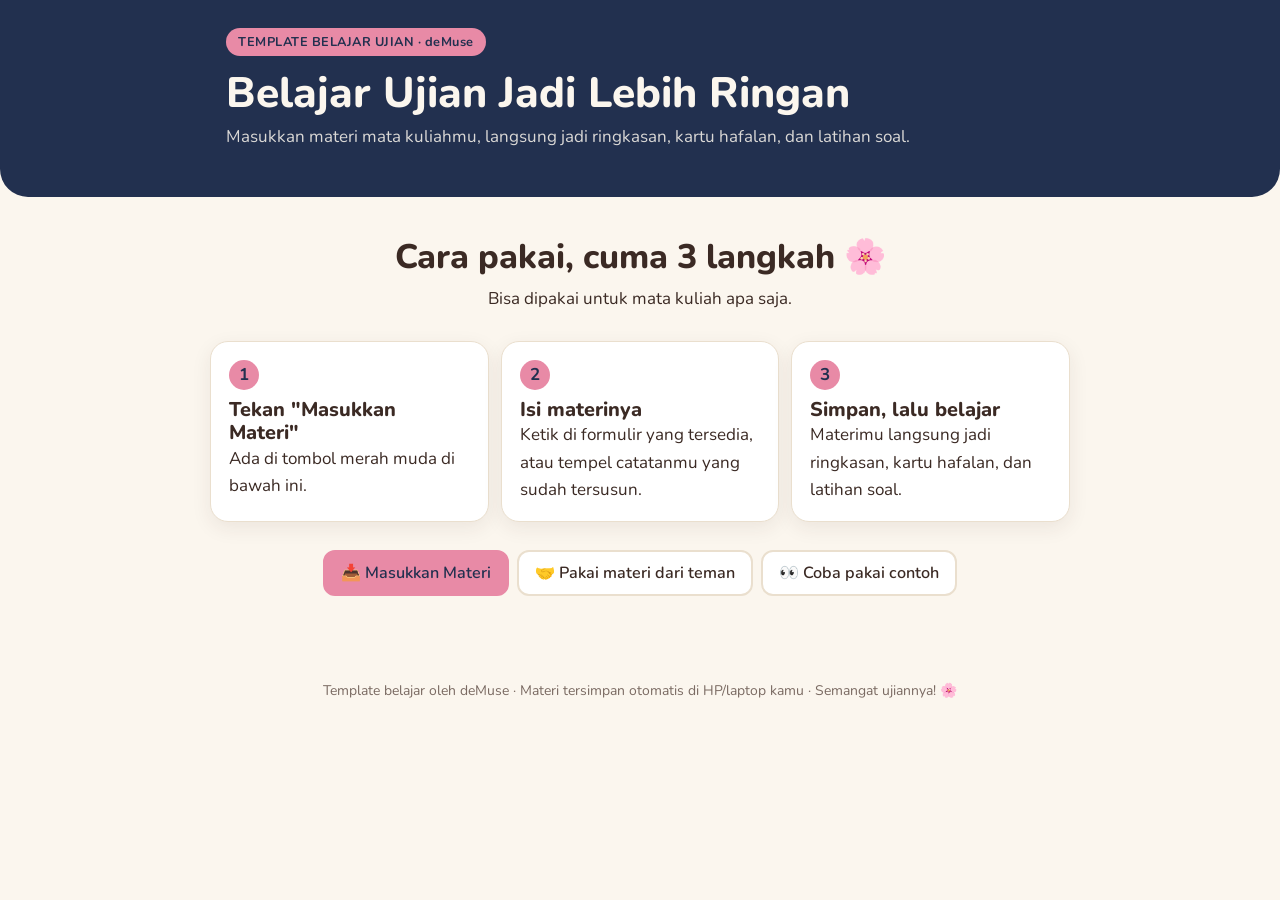
==== template-belajar-ujian.html @ 9c4b4ac9 "Add files via upload" ====
<!DOCTYPE html>
<html lang="id">
<head>
<meta charset="UTF-8">
<meta name="viewport" content="width=device-width, initial-scale=1.0">
<title>Template Belajar Ujian – deMuse</title>
<link rel="preconnect" href="https://fonts.googleapis.com">
<link rel="preconnect" href="https://fonts.gstatic.com" crossorigin>
<link href="https://fonts.googleapis.com/css2?family=Nunito:wght@400;500;600;700;800&display=swap" rel="stylesheet">

<!--
  TEMPLATE BELAJAR UJIAN — deMuse
  File: template-belajar-ujian.html + belajar-ujian.css + belajar-ujian.js
  (+ Code.gs untuk Google Sheets, dipasang oleh admin)
  Pengguna tidak perlu edit kode.
-->

<link rel="stylesheet" href="belajar-ujian.css">

<!-- Supaya bisa dipasang sebagai aplikasi (PWA) -->
<link rel="manifest" href="manifest.json">
<meta name="theme-color" content="#22304f">
<link rel="icon" type="image/png" href="icons/favicon.png">
<link rel="apple-touch-icon" href="icons/apple-touch-icon.png">
<meta name="apple-mobile-web-app-capable" content="yes">
<meta name="mobile-web-app-capable" content="yes">
<meta name="apple-mobile-web-app-title" content="Belajar Ujian">
<meta name="apple-mobile-web-app-status-bar-style" content="default">
</head>
<body>

<header>
  <div class="wrap">
    <div class="top-line">
      <span class="badge">TEMPLATE BELAJAR UJIAN · deMuse</span>
      <button type="button" class="btn install-btn hidden" id="installBtn">📲 Pasang aplikasi</button>
    </div>
    <h1 id="mkTitle">Belajar Ujian Jadi Lebih Ringan</h1>
    <p id="mkInfo">Masukkan materi mata kuliahmu, langsung jadi ringkasan, kartu hafalan, dan latihan soal.</p>

    <div class="subject-bar hidden" id="subjectBar">
      <select id="subjectSelect" aria-label="Pilih mata kuliah"></select>
      <div class="row">
        <button class="btn pink" data-open-import>➕ Tambah materi</button>
        <button class="btn needs-api" data-open-library>🤝 Materi Bersama</button>
        <button class="btn needs-api" id="shareBtn">📤 Bagikan</button>
        <button class="btn" id="downloadBtn" title="Simpan materi jadi file, bisa dikirim ke teman">💾 Simpan ke file</button>
        <button class="btn" id="deleteBtn" title="Hapus mata kuliah ini" aria-label="Hapus mata kuliah ini">🗑️</button>
      </div>
    </div>

    <div class="countdown" id="countdown"></div>
    <div class="progress-top hidden" id="progressWrap">
      <span id="progressText">Progres belajar: 0%</span>
      <div class="bar"><i id="progressBar"></i></div>
    </div>
  </div>
</header>

<!-- ===== TAMPILAN AWAL (belum ada materi) ===== -->
<main class="wrap welcome" id="welcome">
  <h2>Cara pakai, cuma 3 langkah 🌸</h2>
  <p>Bisa dipakai untuk mata kuliah apa saja.</p>
  <div class="steps">
    <div class="step"><b>1</b><h3>Tekan "Masukkan Materi"</h3><p>Ada di tombol merah muda di bawah ini.</p></div>
    <div class="step"><b>2</b><h3>Isi materinya</h3><p>Ketik di formulir yang tersedia, atau tempel catatanmu yang sudah tersusun.</p></div>
    <div class="step"><b>3</b><h3>Simpan, lalu belajar</h3><p>Materimu langsung jadi ringkasan, kartu hafalan, dan latihan soal.</p></div>
  </div>
  <div class="row center">
    <button class="btn pink" data-open-import>📥 Masukkan Materi</button>
    <button class="btn needs-api" data-open-library>🤝 Pakai materi dari teman</button>
    <button class="btn" id="tryExample">👀 Coba pakai contoh</button>
  </div>
</main>

<!-- ===== APLIKASI BELAJAR ===== -->
<div id="app" class="hidden">
  <nav class="tabs">
    <div class="wrap tab-list">
      <button class="tab-btn active" data-tab="ringkasan">📚 Ringkasan</button>
      <button class="tab-btn" data-tab="flashcard">🃏 Kartu Hafalan</button>
      <button class="tab-btn" data-tab="kuis">✍️ Latihan Soal</button>
      <button class="tab-btn" data-tab="esai">📝 Latihan Esai</button>
      <button class="tab-btn" data-tab="checklist">✅ Progres</button>
    </div>
  </nav>

  <main class="wrap">
    <section class="panel active" id="ringkasan">
      <div class="note" id="catatanUmum"></div>
      <input type="search" class="search" id="searchInput" placeholder="🔍 Cari materi atau istilah...">
      <div id="modulList"></div>
    </section>

    <section class="panel" id="flashcard">
      <div class="fc-controls">
        <select id="fcFilter" aria-label="Pilih modul"></select>
        <button class="btn" id="fcShuffle">🔀 Acak</button>
      </div>
      <div class="flashcard" id="fcCard">
        <div class="fc-inner">
          <div class="fc-face fc-front"><h2 id="fcFront"></h2><p class="fc-hint">Tekan kartu untuk lihat artinya</p></div>
          <div class="fc-face fc-back"><p id="fcBack"></p></div>
        </div>
      </div>
      <div class="fc-nav">
        <button class="btn" id="fcPrev">← Sebelumnya</button>
        <span id="fcCount">0 / 0</span>
        <button class="btn primary" id="fcNext">Berikutnya →</button>
      </div>
    </section>

    <section class="panel" id="kuis">
      <div class="fc-controls">
        <select id="quizFilter" aria-label="Pilih modul"></select>
        <select id="quizSource" aria-label="Pilih sumber soal" class="needs-api">
          <option value="all">Semua soal</option>
          <option value="ai">Soal utama</option>
          <option value="teman">Soal dari teman</option>
        </select>
        <button class="btn" id="quizShuffle">🔀 Acak soal</button>
        <button class="btn pink needs-api" data-open-soal="pg">➕ Buat soal untuk teman</button>
      </div>
      <div id="quizList"></div>
      <div class="score-box">
        <span id="scoreText">Skor: 0 / 0</span>
        <button class="btn pink" id="quizReset">Ulangi</button>
      </div>
    </section>

    <section class="panel" id="esai">
      <div class="note">Coba jawab dulu dengan kata-katamu sendiri, baru cek contoh jawabannya. Ini latihan paling ampuh buat ujian esai 💪</div>
      <div class="fc-controls needs-api">
        <button class="btn pink" data-open-soal="esai">➕ Buat soal esai untuk teman</button>
      </div>
      <div id="esaiList"></div>
    </section>

    <section class="panel" id="checklist">
      <div class="card" id="checkList"></div>
      <div class="row">
        <button class="btn" id="printBtn">🖨️ Cetak ringkasan</button>
        <button class="btn" id="resetProgress">Hapus semua centang</button>
      </div>
    </section>
  </main>
</div>

<footer>Template belajar oleh deMuse · Materi tersimpan otomatis di HP/laptop kamu · Semangat ujiannya! 🌸</footer>

<!-- ===== MODAL: MASUKKAN MATERI ===== -->
<div class="modal hidden" id="importModal" role="dialog" aria-modal="true" aria-labelledby="importTitle">
  <div class="modal-box">
    <h2 id="importTitle">📥 Masukkan Materi</h2>
    <p class="muted">Pilih cara yang paling mudah untukmu.</p>
    <div class="mode-tabs">
      <button type="button" class="mode-btn active" data-mode="form">✏️ Isi formulir</button>
      <button type="button" class="mode-btn" data-mode="tempel">📋 Tempel catatan</button>
    </div>

    <!-- CARA 1: ISI FORMULIR -->
    <div id="modeForm">
      <fieldset class="group">
        <legend>Mata kuliah</legend>
        <label class="field">Nama mata kuliah
          <input type="text" id="fMk" list="fMkList" maxlength="150" placeholder="Contoh: Pengantar Ilmu Ekonomi">
        </label>
        <datalist id="fMkList"></datalist>
        <div class="two">
          <label class="field">Kode <small>(boleh kosong)</small>
            <input type="text" id="fKode" maxlength="40" placeholder="Contoh: FSAB4102">
          </label>
          <label class="field">Tanggal ujian <small>(boleh kosong)</small>
            <input type="date" id="fTgl">
          </label>
        </div>
      </fieldset>

      <fieldset class="group">
        <legend>Modul</legend>
        <div class="two">
          <label class="field">Nomor modul
            <input type="number" id="fNomor" min="1" max="99" inputmode="numeric">
          </label>
          <label class="field">Judul modul
            <input type="text" id="fJudul" maxlength="200" placeholder="Contoh: Konsep Dasar Ekonomi">
          </label>
        </div>
        <label class="field">Ringkasan
          <textarea id="fRingkasan" placeholder="Tulis inti materinya dengan kata-katamu sendiri..."></textarea>
        </label>
        <label class="field">Poin penting <small>Tulis satu poin per baris.</small>
          <textarea id="fPoin" placeholder="Masalah pokok ekonomi adalah kelangkaan&#10;Setiap pilihan punya biaya peluang"></textarea>
        </label>
      </fieldset>

      <fieldset class="group">
        <legend>Istilah <small>(untuk kartu hafalan)</small></legend>
        <div id="fIstilah"></div>
        <button type="button" class="btn" id="addIstilah">➕ Tambah istilah</button>
      </fieldset>

      <fieldset class="group">
        <legend>Soal pilihan ganda</legend>
        <div id="fSoal"></div>
        <button type="button" class="btn" id="addSoal">➕ Tambah soal</button>
      </fieldset>

      <fieldset class="group">
        <legend>Soal esai</legend>
        <div id="fEsai"></div>
        <button type="button" class="btn" id="addEsai">➕ Tambah soal esai</button>
      </fieldset>

      <p class="tip">💡 Tidak harus diisi semua. Yang wajib hanya nama mata kuliah dan judul modul. Modul berikutnya bisa ditambahkan nanti lewat tombol "Tambah materi".</p>
    </div>

    <!-- CARA 2: TEMPEL CATATAN -->
    <div id="modeTempel" class="hidden">
      <p style="margin-top:14px">Sudah punya catatan yang tersusun? Tempel di kotak ini. Tulis judul seperti <b>MODUL 1:</b>, <b>RINGKASAN:</b>, <b>SOAL:</b>, dan <b>JAWABAN:</b> persis seperti contoh.</p>
      <textarea id="pasteInput" placeholder="Tempel catatanmu di sini..." style="min-height:180px;margin-top:10px"></textarea>

      <details class="modal-step other-way">
        <summary>Lihat contoh susunannya</summary>
        <pre class="contoh-susunan" id="contohSusunan"></pre>
        <button type="button" class="btn" id="copyContoh">📋 Salin contoh ini</button>
      </details>

      <details class="modal-step other-way">
        <summary>Punya file materi dari teman? Tekan di sini</summary>
        <label class="dropzone" id="dropzone">
          <strong>📂 Pilih file materi</strong>
          <small>File .txt hasil "Simpan ke file", atau tarik file-nya ke kotak ini</small>
          <input type="file" id="fileInput" accept=".txt,.json,text/plain,application/json" hidden>
        </label>
      </details>
    </div>

    <div class="msg hidden" id="importMsg"></div>
    <div class="modal-actions">
      <button type="button" class="btn" data-close="importModal">Batal</button>
      <button type="button" class="btn pink" id="saveImport">💾 Simpan materi</button>
    </div>
  </div>
</div>

<!-- ===== MODAL: SIMPAN KE MANA ===== -->
<div class="modal hidden" id="destModal" role="dialog" aria-modal="true" aria-labelledby="destTitle">
  <div class="modal-box small">
    <h2 id="destTitle">Simpan materi ini ke mana?</h2>
    <p class="summary" id="destSummary"></p>
    <div id="destOptions" class="choice-list"></div>
    <p class="tip">💡 Pilih "Tambahkan ke" kalau ini modul lanjutan dari mata kuliah yang sudah ada. Modul dengan nomor yang sama akan diperbarui.</p>
    <div class="modal-actions">
      <button class="btn" data-close="destModal">Batal</button>
      <button class="btn pink" id="destSave">💾 Simpan</button>
    </div>
  </div>
</div>

<!-- ===== MODAL: MATERI BERSAMA ===== -->
<div class="modal hidden" id="libraryModal" role="dialog" aria-modal="true" aria-labelledby="libTitle">
  <div class="modal-box">
    <h2 id="libTitle">🤝 Materi Bersama</h2>
    <p class="muted">Materi yang dibagikan teman-teman. Tekan <b>Pakai materi ini</b> untuk belajar dengan materi tersebut.</p>
    <div class="fc-controls" style="margin-top:14px">
      <select id="libJurusan" aria-label="Pilih jurusan"></select>
      <input type="search" class="search inline" id="libSearch" placeholder="🔍 Cari mata kuliah...">
    </div>
    <div id="libList"></div>
    <div class="modal-actions">
      <button class="btn" id="libRefresh">🔄 Muat ulang</button>
      <button class="btn" data-close="libraryModal">Tutup</button>
    </div>
  </div>
</div>

<!-- ===== MODAL: BAGIKAN MATERI ===== -->
<div class="modal hidden" id="shareModal" role="dialog" aria-modal="true" aria-labelledby="shareTitle">
  <div class="modal-box">
    <h2 id="shareTitle">📤 Bagikan ke teman-teman</h2>
    <p class="muted" id="shareSubject"></p>

    <label class="field">Nama kamu
      <input type="text" id="shareNama" maxlength="60" placeholder="Contoh: Silfa">
    </label>
    <label class="field">Jurusan
      <select id="shareJurusan"></select>
    </label>
    <label class="field hidden" id="shareJurusanLainWrap">Tulis nama jurusan
      <input type="text" id="shareJurusanLain" maxlength="80" placeholder="Contoh: Perpajakan">
    </label>

    <div class="field">Modul yang dibagikan
      <small>Kerja kelompok? Centang hanya modul yang kamu kerjakan.</small>
      <div id="shareModules" class="choice-list"></div>
    </div>

    <p class="tip">💡 Bagikan ringkasan dan soal latihan saja, jangan salinan utuh isi buku/modul.</p>
    <div class="msg hidden" id="shareMsg"></div>
    <div class="modal-actions">
      <button class="btn" data-close="shareModal">Batal</button>
      <button class="btn pink" id="shareSend">📤 Bagikan</button>
    </div>
  </div>
</div>

<!-- ===== MODAL: BUAT SOAL UNTUK TEMAN ===== -->
<div class="modal hidden" id="soalModal" role="dialog" aria-modal="true" aria-labelledby="soalTitle">
  <div class="modal-box">
    <h2 id="soalTitle">➕ Buat soal untuk teman</h2>
    <p class="muted">Soalmu ditambahkan untuk teman-teman. Soal yang sudah ada tidak akan berubah.</p>

    <label class="field">Untuk modul
      <select id="soalModul"></select>
    </label>

    <div class="field">Jenis soal
      <div class="seg">
        <label><input type="radio" name="soalTipe" value="pg" checked> Pilihan ganda</label>
        <label><input type="radio" name="soalTipe" value="esai"> Esai</label>
      </div>
    </div>

    <label class="field">Pertanyaan
      <textarea id="soalTanya" maxlength="1000" placeholder="Tulis pertanyaannya..."></textarea>
    </label>

    <div id="pgFields" class="field">Pilihan jawaban
      <small>Isi pilihannya, lalu tekan bulatan di samping jawaban yang <b>benar</b>.</small>
      <div id="pgOptions"></div>
    </div>

    <label class="field hidden" id="esaiFields">Contoh jawaban
      <textarea id="soalJawabEsai" maxlength="3000" placeholder="Tulis contoh jawaban yang benar..."></textarea>
    </label>

    <label class="field">Pembahasan <small>(boleh dikosongkan)</small>
      <textarea id="soalBahas" maxlength="1500" placeholder="Kenapa jawabannya benar?"></textarea>
    </label>

    <label class="field">Nama kamu
      <input type="text" id="soalNama" maxlength="60" placeholder="Contoh: Silfa">
    </label>

    <div class="msg hidden" id="soalMsg"></div>
    <div class="modal-actions">
      <button class="btn" data-close="soalModal">Batal</button>
      <button class="btn pink" id="soalSend">📤 Kirim soal</button>
    </div>
  </div>
</div>

<!-- ===== MODAL: CARA PASANG DI IPHONE ===== -->
<div class="modal hidden" id="iosModal" role="dialog" aria-modal="true" aria-labelledby="iosTitle">
  <div class="modal-box small">
    <h2 id="iosTitle">📲 Pasang di iPhone / iPad</h2>
    <ol class="ios-steps">
      <li>Pastikan halaman ini dibuka di <b>Safari</b>.</li>
      <li>Tekan tombol <b>Bagikan</b> <span class="ios-icon" aria-hidden="true">⬆︎</span> (kotak dengan panah ke atas) di bagian bawah layar.</li>
      <li>Geser ke bawah, lalu tekan <b>Tambahkan ke Layar Utama</b>.</li>
      <li>Tekan <b>Tambah</b> di pojok kanan atas.</li>
    </ol>
    <p class="tip">💡 Materi yang sudah tersimpan di Safari tidak otomatis pindah ke aplikasi. Tekan <b>Simpan ke file</b> dulu, lalu masukkan lagi file-nya di aplikasi.</p>
    <div class="modal-actions">
      <button type="button" class="btn pink" data-close="iosModal">Mengerti</button>
    </div>
  </div>
</div>

<div class="toast" id="toast" role="status" aria-live="polite"></div>

<script src="belajar-ujian.js"></script>
</body>
</html>
---- belajar-ujian.css ----
/* ============================================================
   STYLE TEMPLATE BELAJAR UJIAN — deMuse
   Dipakai oleh template-belajar-ujian.html
   ============================================================ */

:root {
  --espresso: #3b2a24;
  --cream: #fbf6ee;
  --peony: #e88aa6;
  --navy: #22304f;
  --ming: #3e7f7a;
  --white: #ffffff;
  --line: #eadfce;
  --soft: #f4ebdd;
  --muted: #7a6a62;
  --good: #3e7f7a;
  --bad: #c4566f;
  --radius: 18px;
  --shadow: 0 6px 20px rgba(59, 42, 36, 0.08);
}

* { box-sizing: border-box; margin: 0; padding: 0; }
html { font-size: 17px; }
body { font-family: "Nunito", sans-serif; background: var(--cream); color: var(--espresso); line-height: 1.6; }
h1, h2, h3 { font-family: "Nunito", sans-serif; font-weight: 800; line-height: 1.2; }
.wrap { max-width: 860px; margin: 0 auto; padding: 0 16px; }
.hidden { display: none !important; }

/* ===== HEADER ===== */
header { background: var(--navy); color: var(--cream); padding: 28px 0; border-radius: 0 0 28px 28px; }
.badge { display: inline-block; background: var(--peony); color: var(--navy); font-weight: 700; font-size: 0.75rem; padding: 4px 12px; border-radius: 999px; letter-spacing: 0.04em; }
header h1 { font-size: clamp(1.7rem, 5vw, 2.5rem); margin: 12px 0 4px; }
header p { opacity: 0.85; }

.subject-bar { display: flex; gap: 8px; flex-wrap: wrap; margin-top: 18px; }
.subject-bar select { flex: 1 1 200px; background: rgba(255,255,255,0.12); color: var(--cream); border-color: rgba(255,255,255,0.25); }
.subject-bar select option { color: var(--espresso); }
.subject-bar .btn { background: rgba(255,255,255,0.12); color: var(--cream); border-color: rgba(255,255,255,0.25); }
.subject-bar .btn.pink { background: var(--peony); color: var(--navy); border-color: var(--peony); }

.countdown { display: flex; gap: 10px; margin-top: 18px; flex-wrap: wrap; }
.countdown div { background: rgba(255,255,255,0.1); border-radius: 14px; padding: 10px 14px; min-width: 72px; text-align: center; }
.countdown strong { display: block; font-family: "Nunito"; font-size: 1.5rem; }
.countdown span { font-size: 0.75rem; opacity: 0.8; }

.progress-top { margin-top: 18px; font-size: 0.85rem; }
.bar { height: 10px; background: rgba(255,255,255,0.15); border-radius: 99px; overflow: hidden; margin-top: 6px; }
.bar > i { display: block; height: 100%; width: 0; background: var(--peony); transition: width 0.4s; }

/* ===== TABS ===== */
nav.tabs { position: sticky; top: 0; z-index: 10; background: var(--cream); padding: 14px 0; }
.tab-list { display: flex; gap: 8px; overflow-x: auto; scrollbar-width: none; }
.tab-list::-webkit-scrollbar { display: none; }
.tab-btn { flex-shrink: 0; border: 2px solid var(--line); background: var(--white); color: var(--espresso); font: 600 0.9rem "Nunito"; padding: 9px 16px; border-radius: 999px; cursor: pointer; }
.tab-btn.active { background: var(--espresso); color: var(--cream); border-color: var(--espresso); }
section.panel { display: none; padding-bottom: 60px; }
section.panel.active { display: block; }

/* ===== UMUM ===== */
.card { background: var(--white); border: 1px solid var(--line); border-radius: var(--radius); box-shadow: var(--shadow); padding: 20px; margin-bottom: 16px; }
.note { background: var(--soft); border-left: 4px solid var(--peony); padding: 12px 16px; border-radius: 10px; margin-bottom: 16px; font-size: 0.92rem; }
.search { width: 100%; padding: 12px 16px; border: 2px solid var(--line); border-radius: 14px; font: inherit; margin-bottom: 16px; background: var(--white); }
.search:focus { outline: none; border-color: var(--ming); }
select, .btn { font: 600 0.9rem "Nunito"; padding: 10px 16px; border-radius: 12px; border: 2px solid var(--line); background: var(--white); color: var(--espresso); cursor: pointer; }
.btn.primary { background: var(--ming); border-color: var(--ming); color: var(--white); }
.btn.pink { background: var(--peony); border-color: var(--peony); color: var(--navy); }
.btn:disabled { opacity: 0.5; cursor: not-allowed; }
.row { display: flex; gap: 8px; flex-wrap: wrap; }

/* ===== WELCOME ===== */
.welcome { text-align: center; padding: 40px 0 60px; }
.welcome h2 { font-size: clamp(1.5rem, 5vw, 2rem); margin-bottom: 8px; }
.steps { display: grid; gap: 12px; margin: 28px 0; text-align: left; }
@media (min-width: 640px) { .steps { grid-template-columns: repeat(3, 1fr); } }
.step { background: var(--white); border: 1px solid var(--line); border-radius: var(--radius); padding: 18px; box-shadow: var(--shadow); }
.step b { display: inline-grid; place-items: center; width: 30px; height: 30px; border-radius: 50%; background: var(--peony); color: var(--navy); margin-bottom: 8px; }
.welcome .row { justify-content: center; }

/* ===== RINGKASAN ===== */
details.modul { padding: 0; overflow: hidden; }
details.modul summary { list-style: none; cursor: pointer; padding: 18px 20px; display: flex; justify-content: space-between; align-items: center; gap: 12px; }
details.modul summary::-webkit-details-marker { display: none; }
details.modul summary h3 { font-size: 1.1rem; }
details.modul summary .num { color: var(--ming); font-weight: 700; font-size: 0.8rem; display: block; }
details.modul summary::after { content: "+"; font-size: 1.5rem; color: var(--peony); font-weight: 700; }
details.modul[open] summary::after { content: "–"; }
.modul-body { padding: 0 20px 20px; }
.modul-body h4 { margin: 16px 0 8px; color: var(--navy); font-size: 0.95rem; }
.modul-body ul { padding-left: 20px; }
.modul-body li { margin-bottom: 6px; }
.istilah-grid { display: grid; gap: 8px; }
.istilah-item { background: var(--soft); border-radius: 12px; padding: 10px 14px; font-size: 0.92rem; }
.istilah-item b { color: var(--ming); }
mark { background: #ffe1ea; color: inherit; border-radius: 4px; padding: 0 2px; }

/* ===== FLASHCARD ===== */
.fc-controls { display: flex; gap: 8px; flex-wrap: wrap; margin-bottom: 16px; }
.flashcard { perspective: 1000px; height: 260px; cursor: pointer; margin-bottom: 14px; }
.fc-inner { position: relative; width: 100%; height: 100%; transition: transform 0.5s; transform-style: preserve-3d; }
.flashcard.flipped .fc-inner { transform: rotateY(180deg); }
.fc-face { position: absolute; inset: 0; backface-visibility: hidden; border-radius: 22px; display: flex; flex-direction: column; align-items: center; justify-content: center; padding: 24px; text-align: center; box-shadow: var(--shadow); }
.fc-front { background: var(--navy); color: var(--cream); }
.fc-front h2 { font-size: clamp(1.4rem, 5vw, 2rem); }
.fc-back { background: var(--white); border: 2px solid var(--peony); transform: rotateY(180deg); overflow-y: auto; }
.fc-hint { font-size: 0.78rem; opacity: 0.7; margin-top: 12px; }
.fc-nav { display: flex; justify-content: space-between; align-items: center; gap: 8px; }

/* ===== KUIS & ESAI ===== */
.q-card .q-meta { font-size: 0.78rem; color: var(--ming); font-weight: 700; }
.q-card .q-text { font-weight: 600; margin: 6px 0 12px; }
.opt { display: block; width: 100%; text-align: left; padding: 11px 14px; margin-bottom: 8px; border: 2px solid var(--line); border-radius: 12px; background: var(--white); font: inherit; color: inherit; cursor: pointer; }
.opt:hover:not(:disabled) { border-color: var(--ming); }
.opt.correct { border-color: var(--good); background: #e5f2f0; }
.opt.wrong { border-color: var(--bad); background: #fbe7ec; }
.opt:disabled { cursor: default; }
.explain { display: none; margin-top: 8px; font-size: 0.9rem; background: var(--soft); padding: 10px 14px; border-radius: 12px; }
.explain.show { display: block; }
.score-box { position: sticky; bottom: 12px; background: var(--espresso); color: var(--cream); border-radius: 16px; padding: 12px 18px; display: flex; justify-content: space-between; align-items: center; gap: 10px; flex-wrap: wrap; }
.esai-answer { display: none; margin-top: 10px; padding: 12px 14px; background: var(--soft); border-radius: 12px; font-size: 0.92rem; }
.esai-answer.show { display: block; }
textarea { width: 100%; min-height: 90px; border: 2px solid var(--line); border-radius: 12px; padding: 10px 12px; font: inherit; resize: vertical; margin-bottom: 8px; background: var(--white); color: var(--espresso); }
textarea:focus { outline: none; border-color: var(--ming); }

/* ===== CHECKLIST ===== */
.check-row { display: flex; justify-content: space-between; align-items: center; gap: 12px; padding: 12px 0; border-bottom: 1px dashed var(--line); flex-wrap: wrap; }
.check-row:last-child { border-bottom: 0; }
.check-opts { display: flex; gap: 12px; flex-wrap: wrap; font-size: 0.88rem; }
.check-opts label { display: flex; align-items: center; gap: 6px; cursor: pointer; }
input[type="checkbox"] { width: 18px; height: 18px; accent-color: var(--ming); }

/* ===== MODAL MASUKKAN MATERI ===== */
.modal { position: fixed; inset: 0; z-index: 50; background: rgba(34, 48, 79, 0.55); display: flex; align-items: flex-start; justify-content: center; padding: 24px 16px; overflow-y: auto; }
.modal-box { background: var(--cream); border-radius: 22px; width: 100%; max-width: 640px; padding: 24px 20px; box-shadow: 0 20px 50px rgba(0,0,0,0.25); }
.modal-box h2 { margin-bottom: 4px; }
.modal-step { margin-top: 20px; }
.modal-step h3 { font-size: 1rem; margin-bottom: 6px; color: var(--navy); }
.modal-step p { font-size: 0.9rem; color: var(--muted); margin-bottom: 8px; }
#promptText { min-height: 120px; font-size: 0.82rem; background: var(--soft); }
.dropzone { border: 2.5px dashed var(--peony); border-radius: 16px; background: var(--white); padding: 26px 16px; text-align: center; cursor: pointer; transition: background 0.2s; }
.dropzone.over { background: #ffe8ef; }
.dropzone strong { display: block; font-size: 1.05rem; }
.dropzone small { color: var(--muted); }
.or { text-align: center; font-size: 0.8rem; color: var(--muted); margin: 10px 0; }
.msg { font-size: 0.88rem; margin-top: 8px; padding: 10px 14px; border-radius: 12px; }
.msg.err { background: #fbe7ec; color: var(--bad); }
.msg.ok { background: #e5f2f0; color: var(--good); }
.modal-actions { display: flex; justify-content: flex-end; gap: 8px; margin-top: 20px; flex-wrap: wrap; }

.toast { position: fixed; left: 50%; bottom: 24px; transform: translateX(-50%); background: var(--espresso); color: var(--cream); padding: 10px 18px; border-radius: 999px; font-size: 0.88rem; z-index: 60; opacity: 0; transition: opacity 0.3s; pointer-events: none; }
.toast.show { opacity: 1; }

footer { text-align: center; font-size: 0.82rem; color: var(--muted); padding: 24px 16px 40px; }

@media print {
  nav.tabs, .score-box, .btn, .search, .fc-controls, .subject-bar, #flashcard, #kuis, #esai { display: none !important; }
  section.panel { display: block !important; }
  details.modul { break-inside: avoid; }
}

/* ===== UKURAN LEBIH BESAR, RAMAH ORANG TUA ===== */
.btn, select { min-height: 46px; font-size: 0.95rem; }
.btn.big { width: 100%; padding: 14px 18px; font-size: 1.05rem; }
.tab-btn { padding: 11px 18px; font-size: 0.95rem; }
.modal-step p { font-size: 0.95rem; color: var(--espresso); }
.other-way summary { cursor: pointer; font-weight: 600; color: var(--ming); padding: 6px 0; }
.other-way .dropzone { margin-top: 10px; }

/* ===== FITUR BERBAGI ===== */
.needs-api.api-off { display: none !important; }
.subject-bar { flex-direction: column; }
.subject-bar select { width: 100%; flex: none; }
.row.center { justify-content: center; }
.muted { color: var(--muted); font-size: 0.92rem; }
.tip { font-size: 0.88rem; background: var(--soft); border-radius: 12px; padding: 10px 14px; margin-top: 10px; color: var(--espresso); }
.summary { font-weight: 600; margin: 8px 0 12px; }

.modal-box.small { max-width: 520px; }
.modal { z-index: 50; }
#destModal { z-index: 55; }

.field { display: block; margin-top: 16px; font-weight: 600; color: var(--navy); }
.field small { display: block; font-weight: 400; color: var(--muted); margin-top: 2px; }
.field input[type="text"], .field select, .field textarea { display: block; width: 100%; margin-top: 6px; font-weight: 400; }
input[type="text"] { padding: 11px 14px; border: 2px solid var(--line); border-radius: 12px; font: inherit; background: var(--white); color: var(--espresso); }
input[type="text"]:focus { outline: none; border-color: var(--ming); }
.search.inline { flex: 1 1 200px; width: auto; margin-bottom: 0; }

.choice-list { display: grid; gap: 8px; margin-top: 8px; }
.choice { display: flex; align-items: flex-start; gap: 10px; background: var(--white); border: 2px solid var(--line); border-radius: 12px; padding: 11px 14px; cursor: pointer; font-weight: 500; color: var(--espresso); }
.choice:has(input:checked) { border-color: var(--ming); background: #eef6f5; }
.choice input { margin-top: 4px; width: 18px; height: 18px; accent-color: var(--ming); flex-shrink: 0; }
.choice small { display: block; color: var(--muted); font-weight: 400; }

.seg { display: flex; gap: 8px; flex-wrap: wrap; margin-top: 6px; }
.seg label { display: flex; align-items: center; gap: 8px; background: var(--white); border: 2px solid var(--line); border-radius: 999px; padding: 8px 16px; cursor: pointer; font-weight: 500; color: var(--espresso); }
.seg label:has(input:checked) { border-color: var(--ming); background: #eef6f5; }
.seg input { accent-color: var(--ming); width: 18px; height: 18px; }

.opt-row { display: flex; align-items: center; gap: 10px; margin-top: 8px; }
.opt-row input[type="radio"] { width: 22px; height: 22px; accent-color: var(--good); flex-shrink: 0; }
.opt-row input[type="text"] { flex: 1; margin: 0; }

.by { display: inline-block; margin-left: 6px; background: #ffe8ef; color: var(--espresso); border-radius: 999px; padding: 1px 10px; font-size: 0.75rem; font-weight: 600; }
.link-btn { background: none; border: 0; color: var(--muted); font: inherit; font-size: 0.85rem; cursor: pointer; text-decoration: underline; padding: 6px 0 0; }
.link-btn:hover { color: var(--bad); }

.lib-card { background: var(--white); border: 1px solid var(--line); border-radius: var(--radius); padding: 16px; margin-bottom: 12px; box-shadow: var(--shadow); }
.lib-card h3 { font-size: 1.05rem; }
.lib-meta { font-size: 0.85rem; color: var(--muted); margin: 4px 0 8px; }
.lib-modules { font-size: 0.88rem; margin-bottom: 10px; }
.jur { display: inline-block; background: var(--navy); color: var(--cream); border-radius: 999px; padding: 2px 10px; font-size: 0.75rem; font-weight: 600; margin-bottom: 6px; }
.lib-card .row { align-items: center; }
.empty { text-align: center; color: var(--muted); padding: 24px 8px; }

.contoh-susunan { white-space: pre-wrap; font-family: ui-monospace, Consolas, monospace; font-size: 0.82rem; background: var(--white); border: 1px solid var(--line); border-radius: 12px; padding: 12px 14px; margin: 8px 0; max-height: 260px; overflow-y: auto; color: var(--espresso); }

/* ===== FORMULIR ISI MATERI ===== */
.mode-tabs { display: grid; grid-template-columns: 1fr 1fr; gap: 8px; margin-top: 14px; }
.mode-btn { font: 600 0.95rem "Nunito"; padding: 12px; border-radius: 14px; border: 2px solid var(--line); background: var(--white); color: var(--espresso); cursor: pointer; min-height: 48px; }
.mode-btn.active { background: var(--navy); border-color: var(--navy); color: var(--cream); }
fieldset.group { border: 1px solid var(--line); border-radius: 16px; padding: 4px 14px 16px; margin-top: 16px; background: var(--white); }
fieldset.group legend { font-family: "Nunito", sans-serif; font-weight: 700; color: var(--navy); padding: 0 6px; }
fieldset.group legend small { font-family: "Nunito"; font-weight: 400; color: var(--muted); }
fieldset.group > .btn { margin-top: 10px; }
.two { display: grid; gap: 10px; }
@media (min-width: 560px) { .two { grid-template-columns: 1fr 2fr; } }
.form-row { background: var(--cream); border: 1px dashed var(--line); border-radius: 12px; padding: 10px 12px; margin-top: 10px; }
.form-row textarea { min-height: 70px; margin: 6px 0 4px; }
.form-row .two input { width: 100%; }
.row-head { display: flex; justify-content: space-between; align-items: center; color: var(--navy); }
.row-head .link-btn { padding: 0; }
.hint { display: block; color: var(--muted); font-size: 0.85rem; }
input[type="date"], input[type="number"] { padding: 11px 14px; border: 2px solid var(--line); border-radius: 12px; font: inherit; background: var(--white); color: var(--espresso); width: 100%; }
input[type="date"]:focus, input[type="number"]:focus { outline: none; border-color: var(--ming); }
#importMsg { margin-top: 14px; }

/* ===== APLIKASI (PWA) ===== */
.top-line { display: flex; justify-content: space-between; align-items: center; gap: 10px; flex-wrap: wrap; }
.install-btn { background: var(--cream); color: var(--navy); border-color: var(--cream); padding: 8px 14px; min-height: 40px; }
.ios-steps { padding-left: 22px; margin-top: 12px; display: grid; gap: 10px; }
.ios-icon { display: inline-grid; place-items: center; width: 26px; height: 26px; border: 2px solid var(--ming); border-radius: 6px; color: var(--ming); font-weight: 800; }
@media (display-mode: standalone) { header { padding-top: max(28px, env(safe-area-inset-top)); } }
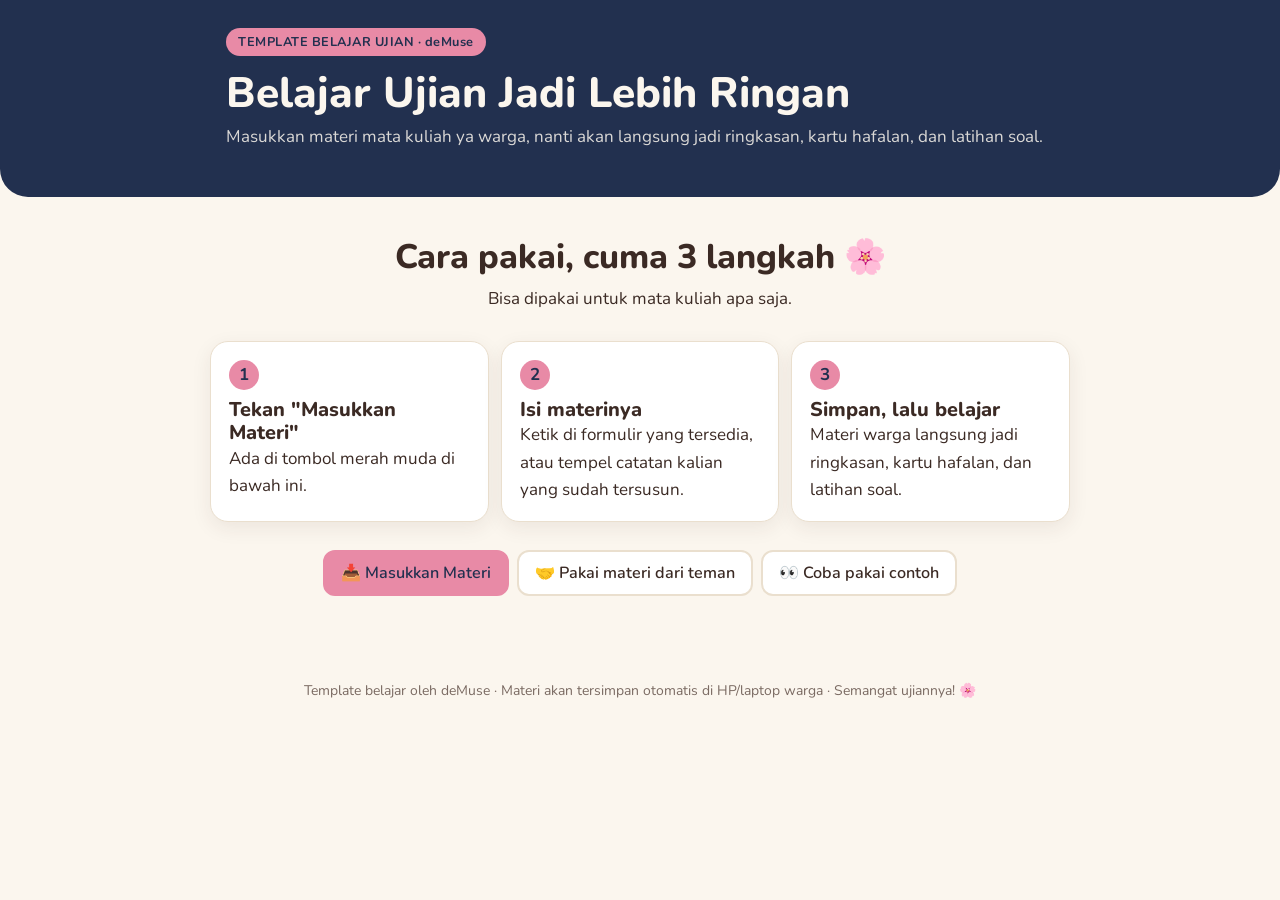
==== commit c94975ea: "Add files via upload" ====
--- a/template-belajar-ujian.html
+++ b/template-belajar-ujian.html
@@ -36,7 +36,7 @@
       <button type="button" class="btn install-btn hidden" id="installBtn">📲 Pasang aplikasi</button>
     </div>
     <h1 id="mkTitle">Belajar Ujian Jadi Lebih Ringan</h1>
-    <p id="mkInfo">Masukkan materi mata kuliahmu, langsung jadi ringkasan, kartu hafalan, dan latihan soal.</p>
+    <p id="mkInfo">Masukkan materi mata kuliah ya warga, nanti akan langsung jadi ringkasan, kartu hafalan, dan latihan soal.</p>
 
     <div class="subject-bar hidden" id="subjectBar">
       <select id="subjectSelect" aria-label="Pilih mata kuliah"></select>
@@ -63,8 +63,8 @@
   <p>Bisa dipakai untuk mata kuliah apa saja.</p>
   <div class="steps">
     <div class="step"><b>1</b><h3>Tekan "Masukkan Materi"</h3><p>Ada di tombol merah muda di bawah ini.</p></div>
-    <div class="step"><b>2</b><h3>Isi materinya</h3><p>Ketik di formulir yang tersedia, atau tempel catatanmu yang sudah tersusun.</p></div>
-    <div class="step"><b>3</b><h3>Simpan, lalu belajar</h3><p>Materimu langsung jadi ringkasan, kartu hafalan, dan latihan soal.</p></div>
+    <div class="step"><b>2</b><h3>Isi materinya</h3><p>Ketik di formulir yang tersedia, atau tempel catatan kalian yang sudah tersusun.</p></div>
+    <div class="step"><b>3</b><h3>Simpan, lalu belajar</h3><p>Materi warga langsung jadi ringkasan, kartu hafalan, dan latihan soal.</p></div>
   </div>
   <div class="row center">
     <button class="btn pink" data-open-import>📥 Masukkan Materi</button>
@@ -99,7 +99,7 @@
       </div>
       <div class="flashcard" id="fcCard">
         <div class="fc-inner">
-          <div class="fc-face fc-front"><h2 id="fcFront"></h2><p class="fc-hint">Tekan kartu untuk lihat artinya</p></div>
+          <div class="fc-face fc-front"><h2 id="fcFront"></h2><p class="fc-hint">Tekan kartu untuk tau artinya</p></div>
           <div class="fc-face fc-back"><p id="fcBack"></p></div>
         </div>
       </div>
@@ -129,9 +129,9 @@
     </section>
 
     <section class="panel" id="esai">
-      <div class="note">Coba jawab dulu dengan kata-katamu sendiri, baru cek contoh jawabannya. Ini latihan paling ampuh buat ujian esai 💪</div>
+      <div class="note">Coba jawab dulu dengan kata-kata warga sendiri, baru cek contoh jawabannya ya. Ini latihan untuk persiapan ujian💪</div>
       <div class="fc-controls needs-api">
-        <button class="btn pink" data-open-soal="esai">➕ Buat soal esai untuk teman</button>
+        <button class="btn pink" data-open-soal="esai">➕ Buat soal untuk teman</button>
       </div>
       <div id="esaiList"></div>
     </section>
@@ -146,16 +146,17 @@
   </main>
 </div>
 
-<footer>Template belajar oleh deMuse · Materi tersimpan otomatis di HP/laptop kamu · Semangat ujiannya! 🌸</footer>
+<footer>Template belajar oleh deMuse · Materi akan tersimpan otomatis di HP/laptop warga · Semangat ujiannya! 🌸</footer>
 
 <!-- ===== MODAL: MASUKKAN MATERI ===== -->
 <div class="modal hidden" id="importModal" role="dialog" aria-modal="true" aria-labelledby="importTitle">
   <div class="modal-box">
     <h2 id="importTitle">📥 Masukkan Materi</h2>
-    <p class="muted">Pilih cara yang paling mudah untukmu.</p>
+    <p class="muted">Pilih cara yang paling mudah untuk kalian.</p>
     <div class="mode-tabs">
       <button type="button" class="mode-btn active" data-mode="form">✏️ Isi formulir</button>
       <button type="button" class="mode-btn" data-mode="tempel">📋 Tempel catatan</button>
+      <button type="button" class="mode-btn" data-mode="file">📂 Dari file</button>
     </div>
 
     <!-- CARA 1: ISI FORMULIR -->
@@ -187,9 +188,9 @@
           </label>
         </div>
         <label class="field">Ringkasan
-          <textarea id="fRingkasan" placeholder="Tulis inti materinya dengan kata-katamu sendiri..."></textarea>
+          <textarea id="fRingkasan" placeholder="Tulis inti materinya dengan kata-kata kalian sendiri..."></textarea>
         </label>
-        <label class="field">Poin penting <small>Tulis satu poin per baris.</small>
+        <label class="field">Poin penting <small>Tulis poin penting dari materi.</small>
           <textarea id="fPoin" placeholder="Masalah pokok ekonomi adalah kelangkaan&#10;Setiap pilihan punya biaya peluang"></textarea>
         </label>
       </fieldset>
@@ -218,7 +219,7 @@
     <!-- CARA 2: TEMPEL CATATAN -->
     <div id="modeTempel" class="hidden">
       <p style="margin-top:14px">Sudah punya catatan yang tersusun? Tempel di kotak ini. Tulis judul seperti <b>MODUL 1:</b>, <b>RINGKASAN:</b>, <b>SOAL:</b>, dan <b>JAWABAN:</b> persis seperti contoh.</p>
-      <textarea id="pasteInput" placeholder="Tempel catatanmu di sini..." style="min-height:180px;margin-top:10px"></textarea>
+      <textarea id="pasteInput" placeholder="Tempel catatan kalian di sini..." style="min-height:180px;margin-top:10px"></textarea>
 
       <details class="modal-step other-way">
         <summary>Lihat contoh susunannya</summary>
@@ -226,14 +227,19 @@
         <button type="button" class="btn" id="copyContoh">📋 Salin contoh ini</button>
       </details>
 
-      <details class="modal-step other-way">
-        <summary>Punya file materi dari teman? Tekan di sini</summary>
-        <label class="dropzone" id="dropzone">
-          <strong>📂 Pilih file materi</strong>
-          <small>File .txt hasil "Simpan ke file", atau tarik file-nya ke kotak ini</small>
-          <input type="file" id="fileInput" accept=".txt,.json,text/plain,application/json" hidden>
-        </label>
-      </details>
+    </div>
+
+    <!-- CARA 3: DARI FILE -->
+    <div id="modeFile" class="hidden">
+      <p style="margin-top:14px">Pilih file materi kalian. Isinya langsung diambil dan disimpan sebagai ringkasan dan poin penting.</p>
+      <label class="dropzone" id="dropzone">
+        <span class="dz-icon" aria-hidden="true">📂</span>
+        <strong>Pilih file materi</strong>
+        <small>PDF, PowerPoint (.pptx), Word (.docx),<br>atau file .txt dari teman. Bisa juga drag and drop file-nya ke sini.</small>
+        <span class="btn primary dz-btn">Cari file</span>
+        <input type="file" id="fileInput" accept=".pdf,.pptx,.docx,.txt,.json,.ppt,.doc,application/pdf,text/plain" hidden>
+      </label>
+      <p class="tip">💡 Dari PDF/PowerPoint yang terisi hanya ringkasan dan poin penting. Soal latihan bisa ditambahkan nanti lewat <b>Isi formulir</b>. PDF hasil scan/foto tidak bisa dibaca.</p>
     </div>
 
     <div class="msg hidden" id="importMsg"></div>
@@ -281,7 +287,7 @@
     <h2 id="shareTitle">📤 Bagikan ke teman-teman</h2>
     <p class="muted" id="shareSubject"></p>
 
-    <label class="field">Nama kamu
+    <label class="field">Nama kalian
       <input type="text" id="shareNama" maxlength="60" placeholder="Contoh: Silfa">
     </label>
     <label class="field">Jurusan
@@ -292,7 +298,7 @@
     </label>
 
     <div class="field">Modul yang dibagikan
-      <small>Kerja kelompok? Centang hanya modul yang kamu kerjakan.</small>
+      <small>Kerja kelompok? Centang hanya modul yang kalian kerjakan.</small>
       <div id="shareModules" class="choice-list"></div>
     </div>
 
@@ -309,7 +315,7 @@
 <div class="modal hidden" id="soalModal" role="dialog" aria-modal="true" aria-labelledby="soalTitle">
   <div class="modal-box">
     <h2 id="soalTitle">➕ Buat soal untuk teman</h2>
-    <p class="muted">Soalmu ditambahkan untuk teman-teman. Soal yang sudah ada tidak akan berubah.</p>
+    <p class="muted">Soal kalian ditambahkan untuk teman-teman. Soal yang sudah ada tidak akan berubah.</p>
 
     <label class="field">Untuk modul
       <select id="soalModul"></select>
@@ -339,7 +345,7 @@
       <textarea id="soalBahas" maxlength="1500" placeholder="Kenapa jawabannya benar?"></textarea>
     </label>
 
-    <label class="field">Nama kamu
+    <label class="field">Nama kalian
       <input type="text" id="soalNama" maxlength="60" placeholder="Contoh: Silfa">
     </label>
 
--- a/belajar-ujian.css
+++ b/belajar-ujian.css
@@ -212,10 +212,10 @@
 .lib-card .row { align-items: center; }
 .empty { text-align: center; color: var(--muted); padding: 24px 8px; }
 
-.contoh-susunan { white-space: pre-wrap; font-family: ui-monospace, Consolas, monospace; font-size: 0.82rem; background: var(--white); border: 1px solid var(--line); border-radius: 12px; padding: 12px 14px; margin: 8px 0; max-height: 260px; overflow-y: auto; color: var(--espresso); }
+.contoh-susunan { white-space: pre-wrap; font-family: "Nunito", sans-serif; font-size: 0.92rem; line-height: 1.6; background: var(--white); border: 1px solid var(--line); border-radius: 12px; padding: 12px 14px; margin: 8px 0; max-height: 260px; overflow-y: auto; color: var(--espresso); }
 
 /* ===== FORMULIR ISI MATERI ===== */
-.mode-tabs { display: grid; grid-template-columns: 1fr 1fr; gap: 8px; margin-top: 14px; }
+.mode-tabs { display: grid; grid-template-columns: repeat(3, 1fr); gap: 8px; margin-top: 14px; }
 .mode-btn { font: 600 0.95rem "Nunito"; padding: 12px; border-radius: 14px; border: 2px solid var(--line); background: var(--white); color: var(--espresso); cursor: pointer; min-height: 48px; }
 .mode-btn.active { background: var(--navy); border-color: var(--navy); color: var(--cream); }
 fieldset.group { border: 1px solid var(--line); border-radius: 16px; padding: 4px 14px 16px; margin-top: 16px; background: var(--white); }
@@ -240,3 +240,14 @@
 .ios-steps { padding-left: 22px; margin-top: 12px; display: grid; gap: 10px; }
 .ios-icon { display: inline-grid; place-items: center; width: 26px; height: 26px; border: 2px solid var(--ming); border-radius: 6px; color: var(--ming); font-weight: 800; }
 @media (display-mode: standalone) { header { padding-top: max(28px, env(safe-area-inset-top)); } }
+
+/* ===== KOTAK PILIH FILE ===== */
+.dropzone { display: flex; flex-direction: column; align-items: center; gap: 6px; margin-top: 12px; padding: 24px 16px; text-align: center; border: 2.5px dashed var(--peony); border-radius: 18px; background: var(--white); cursor: pointer; transition: background 0.2s, border-color 0.2s; }
+.dropzone:hover, .dropzone.over { background: #ffe8ef; border-color: var(--ming); }
+.dz-icon { font-size: 2.2rem; line-height: 1; }
+.dropzone strong { font-size: 1.05rem; color: var(--navy); }
+.dropzone small { color: var(--muted); font-size: 0.88rem; line-height: 1.5; }
+.dz-btn { margin-top: 6px; pointer-events: none; }
+.other-way summary { list-style-position: inside; }
+.mode-btn { line-height: 1.25; padding: 10px 6px; }
+.msg.ok { background: #e5f2f0; color: var(--good); }
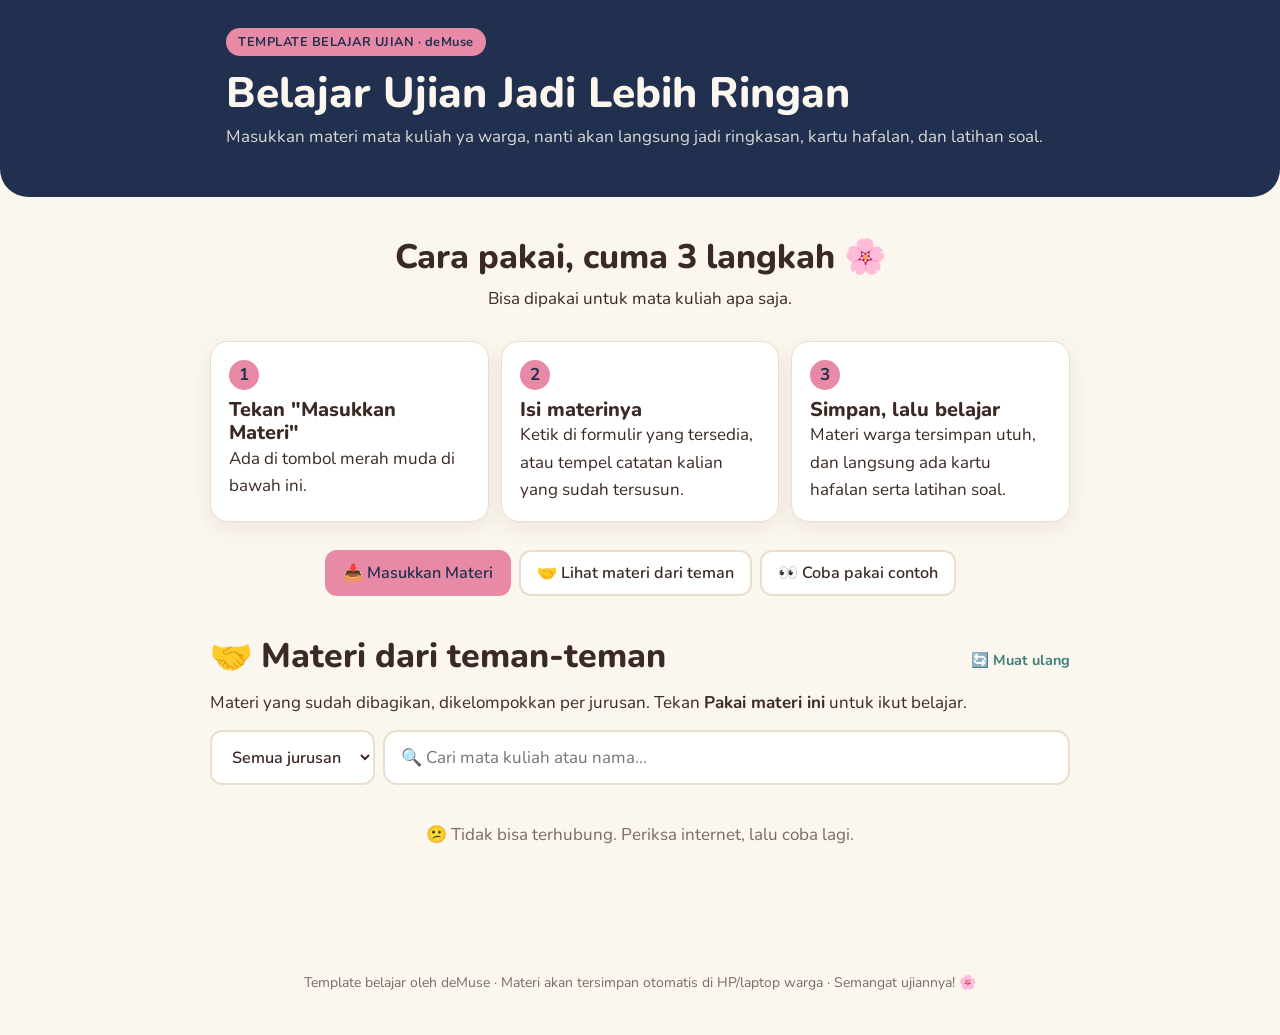
==== commit 78f200a5: "Add files via upload" ====
--- a/template-belajar-ujian.html
+++ b/template-belajar-ujian.html
@@ -32,6 +32,7 @@
 <header>
   <div class="wrap">
     <div class="top-line">
+      <button type="button" class="btn back-btn hidden" id="backHome">← Beranda</button>
       <span class="badge">TEMPLATE BELAJAR UJIAN · deMuse</span>
       <button type="button" class="btn install-btn hidden" id="installBtn">📲 Pasang aplikasi</button>
     </div>
@@ -57,27 +58,50 @@
   </div>
 </header>
 
-<!-- ===== TAMPILAN AWAL (belum ada materi) ===== -->
+<!-- ===== BERANDA ===== -->
 <main class="wrap welcome" id="welcome">
+  <section id="courseList" class="hidden">
+    <h2>Mata kuliah kalian 📚</h2>
+    <p>Tekan salah satu untuk mulai belajar.</p>
+    <div class="course-grid" id="courseCards"></div>
+  </section>
+
+  <div id="caraPakai">
   <h2>Cara pakai, cuma 3 langkah 🌸</h2>
   <p>Bisa dipakai untuk mata kuliah apa saja.</p>
   <div class="steps">
     <div class="step"><b>1</b><h3>Tekan "Masukkan Materi"</h3><p>Ada di tombol merah muda di bawah ini.</p></div>
     <div class="step"><b>2</b><h3>Isi materinya</h3><p>Ketik di formulir yang tersedia, atau tempel catatan kalian yang sudah tersusun.</p></div>
-    <div class="step"><b>3</b><h3>Simpan, lalu belajar</h3><p>Materi warga langsung jadi ringkasan, kartu hafalan, dan latihan soal.</p></div>
+    <div class="step"><b>3</b><h3>Simpan, lalu belajar</h3><p>Materi warga tersimpan utuh, dan langsung ada kartu hafalan serta latihan soal.</p></div>
+  </div>
   </div>
   <div class="row center">
     <button class="btn pink" data-open-import>📥 Masukkan Materi</button>
-    <button class="btn needs-api" data-open-library>🤝 Pakai materi dari teman</button>
+    <button class="btn needs-api" data-open-library>🤝 Lihat materi dari teman</button>
     <button class="btn" id="tryExample">👀 Coba pakai contoh</button>
   </div>
+
+  <section id="bersamaSection" class="bersama needs-api">
+    <div class="sec-head">
+      <h2>🤝 Materi dari teman-teman</h2>
+      <button type="button" class="link-btn" id="bersamaRefresh">🔄 Muat ulang</button>
+    </div>
+    <p>Materi yang sudah dibagikan, dikelompokkan per jurusan. Tekan <b>Pakai materi ini</b> untuk ikut belajar.</p>
+    <div class="fc-controls b-filter">
+      <select id="bJurusan" aria-label="Pilih jurusan"></select>
+      <input type="search" class="search inline" id="bSearch" placeholder="🔍 Cari mata kuliah atau nama...">
+    </div>
+    <div id="bersamaList"></div>
+  </section>
+
+  <p class="center-link"><button type="button" class="link-btn hidden" id="caraPakaiLink">Lihat cara pakai</button></p>
 </main>
 
 <!-- ===== APLIKASI BELAJAR ===== -->
 <div id="app" class="hidden">
   <nav class="tabs">
     <div class="wrap tab-list">
-      <button class="tab-btn active" data-tab="ringkasan">📚 Ringkasan</button>
+      <button class="tab-btn active" data-tab="ringkasan">📚 Materi</button>
       <button class="tab-btn" data-tab="flashcard">🃏 Kartu Hafalan</button>
       <button class="tab-btn" data-tab="kuis">✍️ Latihan Soal</button>
       <button class="tab-btn" data-tab="esai">📝 Latihan Esai</button>
@@ -88,7 +112,7 @@
   <main class="wrap">
     <section class="panel active" id="ringkasan">
       <div class="note" id="catatanUmum"></div>
-      <input type="search" class="search" id="searchInput" placeholder="🔍 Cari materi atau istilah...">
+      <input type="search" class="search" id="searchInput" placeholder="🔍 Cari di materi...">
       <div id="modulList"></div>
     </section>
 
@@ -113,9 +137,10 @@
     <section class="panel" id="kuis">
       <div class="fc-controls">
         <select id="quizFilter" aria-label="Pilih modul"></select>
-        <select id="quizSource" aria-label="Pilih sumber soal" class="needs-api">
+        <select id="quizSource" aria-label="Pilih sumber soal">
           <option value="all">Semua soal</option>
-          <option value="ai">Soal utama</option>
+          <option value="ai">Soal dari materi</option>
+          <option value="auto">Soal otomatis</option>
           <option value="teman">Soal dari teman</option>
         </select>
         <button class="btn" id="quizShuffle">🔀 Acak soal</button>
@@ -139,7 +164,7 @@
     <section class="panel" id="checklist">
       <div class="card" id="checkList"></div>
       <div class="row">
-        <button class="btn" id="printBtn">🖨️ Cetak ringkasan</button>
+        <button class="btn" id="printBtn">🖨️ Cetak materi</button>
         <button class="btn" id="resetProgress">Hapus semua centang</button>
       </div>
     </section>
@@ -158,6 +183,7 @@
       <button type="button" class="mode-btn" data-mode="tempel">📋 Tempel catatan</button>
       <button type="button" class="mode-btn" data-mode="file">📂 Dari file</button>
     </div>
+    <div class="draft-note hidden" id="draftNote">📝 Isian terakhir kalian dipulihkan, jadi tinggal dilanjutkan. <button type="button" class="link-btn" id="draftClear">Mulai dari kosong</button></div>
 
     <!-- CARA 1: ISI FORMULIR -->
     <div id="modeForm">
@@ -184,13 +210,14 @@
             <input type="number" id="fNomor" min="1" max="99" inputmode="numeric">
           </label>
           <label class="field">Judul modul
-            <input type="text" id="fJudul" maxlength="200" placeholder="Contoh: Konsep Dasar Ekonomi">
+            <textarea id="fJudul" rows="1" maxlength="600" placeholder="Contoh: Konsep Dasar Ekonomi"></textarea>
+            <small><b></b>sub-judul (maks. 3).</small>
           </label>
         </div>
-        <label class="field">Ringkasan
-          <textarea id="fRingkasan" placeholder="Tulis inti materinya dengan kata-kata kalian sendiri..."></textarea>
+        <label class="field">Isi materi <small>Ketik atau tempel sebanyak apa pun. Semua tersimpan persis seperti yang kalian tulis.</small>
+          <textarea id="fRingkasan" placeholder="Tulis atau tempel materinya di sini..."></textarea>
         </label>
-        <label class="field">Poin penting <small>Tulis poin penting dari materi.</small>
+        <label class="field">Poin penting <small>Satu poin per baris. Pakai tombol Judul untuk mengelompokkan poin.</small>
           <textarea id="fPoin" placeholder="Masalah pokok ekonomi adalah kelangkaan&#10;Setiap pilihan punya biaya peluang"></textarea>
         </label>
       </fieldset>
@@ -213,25 +240,18 @@
         <button type="button" class="btn" id="addEsai">➕ Tambah soal esai</button>
       </fieldset>
 
-      <p class="tip">💡 Tidak harus diisi semua. Yang wajib hanya nama mata kuliah dan judul modul. Modul berikutnya bisa ditambahkan nanti lewat tombol "Tambah materi".</p>
+      <p class="tip">💾 Semua yang kalian ketik <b>tersimpan otomatis</b>. Kalau jendela ini tertutup atau HP mati, isiannya tetap ada saat dibuka lagi.<br>💡 Tidak harus diisi semua. Yang wajib hanya nama mata kuliah dan judul modul. Kalau soal tidak diisi, soal latihan dibuat <b>otomatis</b> dari materinya. Modul berikutnya bisa ditambahkan nanti lewat tombol "Tambah materi".</p>
     </div>
 
     <!-- CARA 2: TEMPEL CATATAN -->
     <div id="modeTempel" class="hidden">
-      <p style="margin-top:14px">Sudah punya catatan yang tersusun? Tempel di kotak ini. Tulis judul seperti <b>MODUL 1:</b>, <b>RINGKASAN:</b>, <b>SOAL:</b>, dan <b>JAWABAN:</b> persis seperti contoh.</p>
-      <textarea id="pasteInput" placeholder="Tempel catatan kalian di sini..." style="min-height:180px;margin-top:10px"></textarea>
-
-      <details class="modal-step other-way">
-        <summary>Lihat contoh susunannya</summary>
-        <pre class="contoh-susunan" id="contohSusunan"></pre>
-        <button type="button" class="btn" id="copyContoh">📋 Salin contoh ini</button>
-      </details>
+      <textarea id="pasteInput" placeholder="MATA KULIAH: ...&#10;MODUL 1: ...&#10;&#10;Tempel materi kalian di sini..." style="min-height:220px;margin-top:10px"></textarea>
 
     </div>
 
     <!-- CARA 3: DARI FILE -->
     <div id="modeFile" class="hidden">
-      <p style="margin-top:14px">Pilih file materi kalian. Isinya langsung diambil dan disimpan sebagai ringkasan dan poin penting.</p>
+      <p style="margin-top:14px">Pilih file materi kalian. Semua tulisannya diambil dan disimpan utuh.</p>
       <label class="dropzone" id="dropzone">
         <span class="dz-icon" aria-hidden="true">📂</span>
         <strong>Pilih file materi</strong>
@@ -239,11 +259,12 @@
         <span class="btn primary dz-btn">Cari file</span>
         <input type="file" id="fileInput" accept=".pdf,.pptx,.docx,.txt,.json,.ppt,.doc,application/pdf,text/plain" hidden>
       </label>
-      <p class="tip">💡 Dari PDF/PowerPoint yang terisi hanya ringkasan dan poin penting. Soal latihan bisa ditambahkan nanti lewat <b>Isi formulir</b>. PDF hasil scan/foto tidak bisa dibaca.</p>
+      <p class="tip">💡 Isi file tersimpan utuh. Kartu hafalan dan soal latihan dibuat <b>otomatis</b> dari isinya. PDF hasil scan/foto tidak bisa dibaca.</p>
     </div>
 
     <div class="msg hidden" id="importMsg"></div>
     <div class="modal-actions">
+      <span class="autosave" id="autosaveMateri" aria-live="polite"></span>
       <button type="button" class="btn" data-close="importModal">Batal</button>
       <button type="button" class="btn pink" id="saveImport">💾 Simpan materi</button>
     </div>
@@ -316,6 +337,7 @@
   <div class="modal-box">
     <h2 id="soalTitle">➕ Buat soal untuk teman</h2>
     <p class="muted">Soal kalian ditambahkan untuk teman-teman. Soal yang sudah ada tidak akan berubah.</p>
+    <div class="draft-note hidden" id="soalDraftNote">📝 Isian soal terakhir kalian dipulihkan. <button type="button" class="link-btn" id="soalDraftClear">Mulai dari kosong</button></div>
 
     <label class="field">Untuk modul
       <select id="soalModul"></select>
@@ -351,6 +373,7 @@
 
     <div class="msg hidden" id="soalMsg"></div>
     <div class="modal-actions">
+      <span class="autosave" id="autosaveSoal" aria-live="polite"></span>
       <button class="btn" data-close="soalModal">Batal</button>
       <button class="btn pink" id="soalSend">📤 Kirim soal</button>
     </div>
--- a/belajar-ujian.css
+++ b/belajar-ujian.css
@@ -180,7 +180,7 @@
 
 .field { display: block; margin-top: 16px; font-weight: 600; color: var(--navy); }
 .field small { display: block; font-weight: 400; color: var(--muted); margin-top: 2px; }
-.field input[type="text"], .field select, .field textarea { display: block; width: 100%; margin-top: 6px; font-weight: 400; }
+.field input[type="text"], .field input[type="number"], .field input[type="date"], .field select, .field textarea { display: block; width: 100%; margin-top: 6px; font-weight: 400; }
 input[type="text"] { padding: 11px 14px; border: 2px solid var(--line); border-radius: 12px; font: inherit; background: var(--white); color: var(--espresso); }
 input[type="text"]:focus { outline: none; border-color: var(--ming); }
 .search.inline { flex: 1 1 200px; width: auto; margin-bottom: 0; }
@@ -251,3 +251,95 @@
 .other-way summary { list-style-position: inside; }
 .mode-btn { line-height: 1.25; padding: 10px 6px; }
 .msg.ok { background: #e5f2f0; color: var(--good); }
+
+/* ===== FORMAT TULISAN ===== */
+.rich-tools { display: flex; flex-wrap: wrap; gap: 6px; margin-top: 8px; }
+.rich-tools button { font: 600 0.85rem "Nunito", sans-serif; display: inline-flex; align-items: center; gap: 4px; min-height: 36px; padding: 4px 10px; border: 1.5px solid var(--line); border-radius: 10px; background: var(--white); color: var(--navy); cursor: pointer; }
+.rich-tools button small { font-weight: 500; color: var(--muted); font-size: 0.78rem; }
+.rich-tools button:hover { border-color: var(--ming); }
+.rich-tools .lihat { margin-left: auto; color: var(--ming); }
+.rich-tools + textarea { margin-top: 6px; }
+.rich-preview { background: var(--white); border: 1.5px dashed var(--ming); border-radius: 12px; padding: 10px 14px; margin: 0 0 8px; font-size: 0.95rem; font-weight: 400; color: var(--espresso); }
+.rich p { margin: 0 0 8px; }
+.rich p:last-child { margin-bottom: 0; }
+.rich .rhead { font-size: 1.05rem; font-weight: 800; color: var(--navy); margin: 14px 0 6px; }
+.rich .rsub { font-size: 0.95rem; font-weight: 700; color: var(--ming); margin: 10px 0 4px; }
+.rich > .rhead:first-child, .rich > .rsub:first-child { margin-top: 0; }
+.rich ul { padding-left: 20px; margin: 0 0 6px; }
+.rich li { margin-bottom: 6px; }
+.fc-back strong, .fc-front strong { font-weight: 800; }
+
+/* ===== SIMPAN OTOMATIS ===== */
+.draft-note { margin-top: 12px; background: #fff6d9; border: 1px solid #f1dfa2; border-radius: 12px; padding: 10px 14px; font-size: 0.9rem; }
+.draft-note .link-btn { padding: 0 0 0 6px; color: var(--ming); }
+.modal-actions { align-items: center; }
+.autosave { margin-right: auto; font-size: 0.85rem; font-weight: 600; color: var(--good); opacity: 0; transition: opacity 0.3s; }
+.autosave.show { opacity: 1; }
+
+/* ===== TEMPEL SEDERHANA & SOAL OTOMATIS ===== */
+.steps-mini { margin-top: 14px; background: var(--white); border: 1px solid var(--line); border-radius: 14px; padding: 12px 14px; display: grid; gap: 6px; }
+.steps-mini p { margin: 0; font-size: 0.95rem; }
+.steps-mini b { color: var(--navy); }
+.by.auto { background: #e5f2f0; color: var(--ming); }
+
+/* ===== KOTAK TULISAN LANGSUNG JADI ===== */
+.editor { width: 100%; min-height: 110px; margin: 6px 0 8px; padding: 10px 12px; border: 2px solid var(--line); border-radius: 12px; background: var(--white); color: var(--espresso); font: 400 1rem/1.6 "Nunito", sans-serif; text-align: left; cursor: text; white-space: pre-wrap; word-break: break-word; }
+.editor.inline { min-height: 64px; }
+.editor:focus { outline: none; border-color: var(--ming); }
+.editor:empty::before { content: attr(data-placeholder); color: #a89a92; white-space: pre-line; pointer-events: none; }
+.editor h2 { font-size: 1.15rem; font-weight: 800; color: var(--navy); margin: 6px 0 2px; }
+.editor h3 { font-size: 1rem; font-weight: 700; color: var(--ming); margin: 4px 0 2px; }
+.editor div, .editor p { margin: 0; }
+.editor b, .editor strong { font-weight: 800; }
+.form-row .editor { margin: 6px 0 4px; }
+.rich-tools .fh { font-weight: 800; font-size: 1rem; color: var(--navy); }
+.rich-tools .fh2 { font-weight: 700; font-size: 0.9rem; color: var(--ming); }
+.rich-tools button[aria-pressed="true"] { background: var(--navy); border-color: var(--navy); color: var(--cream); }
+.rich-tools button[aria-pressed="true"] small, .rich-tools button[aria-pressed="true"] span { color: var(--cream); }
+
+/* ===== JUDUL MODUL + SUB-JUDUL ===== */
+#fJudul { min-height: 0; height: 50px; resize: none; overflow: hidden; line-height: 1.5; padding: 11px 14px; margin-bottom: 4px; }
+.two { align-items: start; }
+.two .field small { margin-top: 0; }
+details.modul summary .subjudul { display: block; font-size: 0.88rem; font-weight: 600; color: var(--muted); margin-top: 2px; }
+
+/* ===== BERANDA & TOMBOL KEMBALI ===== */
+.top-line { justify-content: flex-start; }
+.top-line .install-btn { margin-left: auto; }
+.back-btn { background: var(--cream); color: var(--navy); border-color: var(--cream); padding: 8px 14px; min-height: 42px; font-weight: 800; }
+#subjectSelect { display: none; }
+#courseList { margin-bottom: 28px; }
+#courseList h2 { margin-bottom: 4px; }
+.course-grid { display: grid; gap: 12px; margin-top: 18px; text-align: left; }
+@media (min-width: 640px) { .course-grid { grid-template-columns: repeat(2, 1fr); } }
+.course-card { display: flex; flex-direction: column; gap: 6px; width: 100%; text-align: left; font: inherit; color: var(--espresso); background: var(--white); border: 2px solid var(--line); border-radius: var(--radius); padding: 16px 18px; box-shadow: var(--shadow); cursor: pointer; transition: border-color 0.2s, transform 0.1s; }
+.course-card:hover { border-color: var(--ming); }
+.course-card:active { transform: scale(0.99); }
+.cc-name { font-weight: 800; font-size: 1.1rem; color: var(--navy); }
+.cc-meta { font-size: 0.88rem; color: var(--muted); }
+.cc-meta b { color: var(--bad); font-weight: 700; }
+.cc-bar { height: 8px; background: var(--soft); border-radius: 99px; overflow: hidden; margin-top: 4px; }
+.cc-bar i { display: block; height: 100%; background: var(--peony); }
+.cc-prog { display: flex; justify-content: space-between; font-size: 0.85rem; color: var(--muted); }
+.cc-go { color: var(--ming); font-weight: 800; }
+.center-link { text-align: center; margin-top: 16px; }
+.modal-back { background: none; border: 0; font: 700 0.95rem "Nunito", sans-serif; color: var(--ming); cursor: pointer; padding: 4px 0; margin: -6px 0 6px; min-height: 36px; }
+.modal-back:hover { color: var(--navy); }
+
+/* ===== MATERI DARI TEMAN DI BERANDA ===== */
+.bersama { margin-top: 40px; text-align: left; }
+.bersama > p { margin: 4px 0 14px; }
+.sec-head { display: flex; justify-content: space-between; align-items: center; gap: 10px; flex-wrap: wrap; }
+.sec-head .link-btn { color: var(--ming); font-weight: 700; text-decoration: none; padding: 0; }
+.b-filter { margin-bottom: 12px; }
+.b-group { background: var(--white); border: 1px solid var(--line); border-radius: var(--radius); margin-bottom: 12px; box-shadow: var(--shadow); overflow: hidden; }
+.b-group summary { list-style: none; cursor: pointer; display: flex; justify-content: space-between; align-items: center; gap: 10px; padding: 14px 18px; font-weight: 800; color: var(--navy); font-size: 1.02rem; }
+.b-group summary::-webkit-details-marker { display: none; }
+.b-group summary::after { content: "+"; color: var(--peony); font-size: 1.4rem; font-weight: 800; }
+.b-group[open] summary::after { content: "–"; }
+.b-count { margin-left: auto; font-size: 0.85rem; font-weight: 600; color: var(--muted); }
+.b-grid { display: grid; gap: 10px; padding: 0 14px 14px; }
+@media (min-width: 640px) { .b-grid { grid-template-columns: repeat(2, 1fr); } }
+.b-grid .lib-card { margin: 0; box-shadow: none; background: var(--cream); }
+.jur.saya { background: var(--peony); color: var(--navy); margin-right: 4px; }
+.jur.ada { background: #e5f2f0; color: var(--ming); }
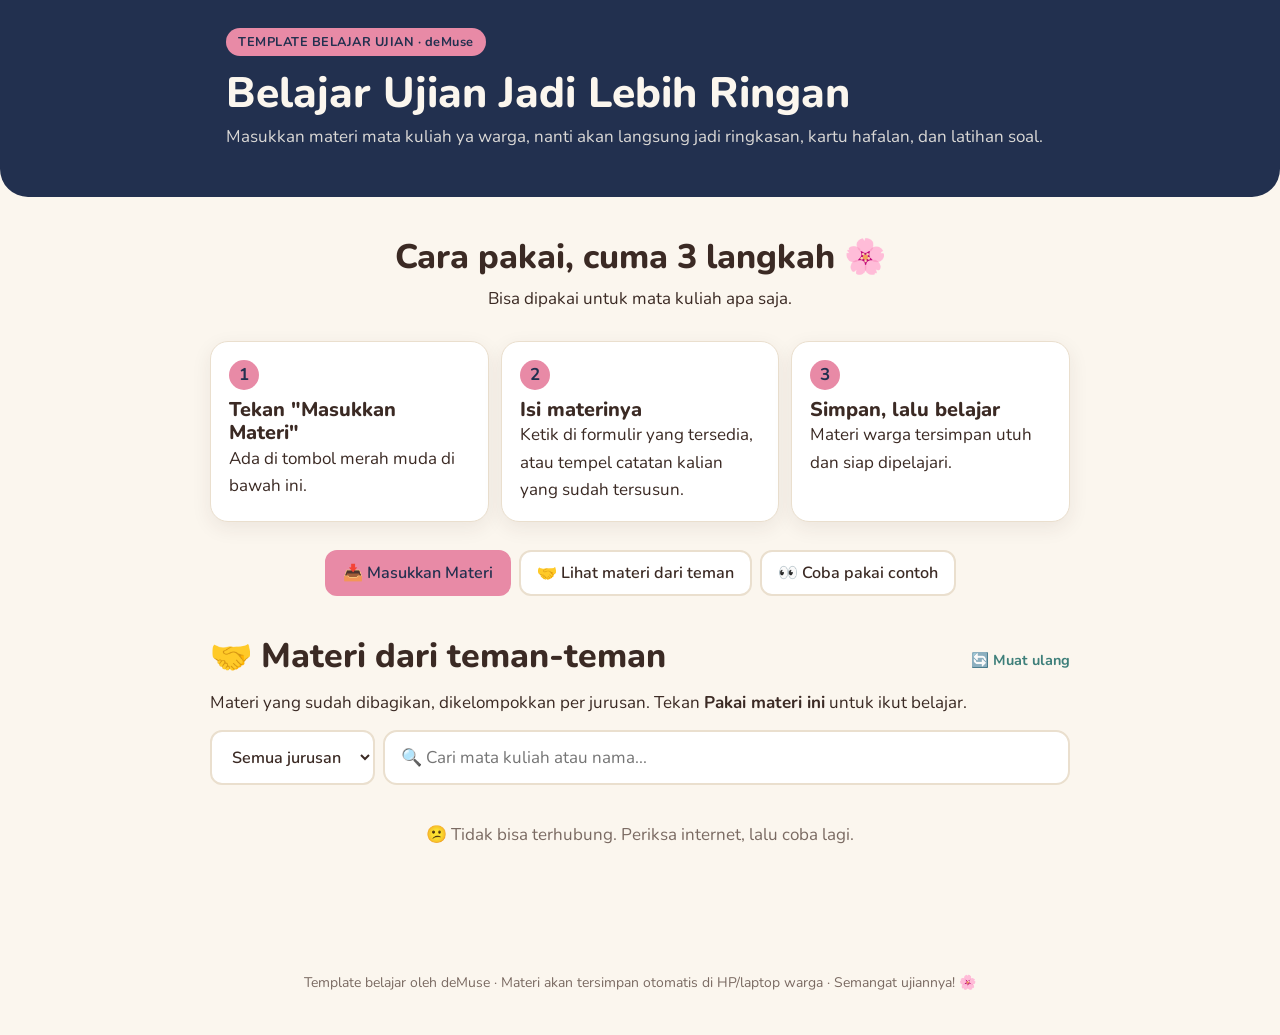
==== commit 0d02feef: "Add files via upload" ====
--- a/template-belajar-ujian.html
+++ b/template-belajar-ujian.html
@@ -72,7 +72,7 @@
   <div class="steps">
     <div class="step"><b>1</b><h3>Tekan "Masukkan Materi"</h3><p>Ada di tombol merah muda di bawah ini.</p></div>
     <div class="step"><b>2</b><h3>Isi materinya</h3><p>Ketik di formulir yang tersedia, atau tempel catatan kalian yang sudah tersusun.</p></div>
-    <div class="step"><b>3</b><h3>Simpan, lalu belajar</h3><p>Materi warga tersimpan utuh, dan langsung ada kartu hafalan serta latihan soal.</p></div>
+    <div class="step"><b>3</b><h3>Simpan, lalu belajar</h3><p>Materi warga tersimpan utuh dan siap dipelajari.</p></div>
   </div>
   </div>
   <div class="row center">
@@ -140,7 +140,6 @@
         <select id="quizSource" aria-label="Pilih sumber soal">
           <option value="all">Semua soal</option>
           <option value="ai">Soal dari materi</option>
-          <option value="auto">Soal otomatis</option>
           <option value="teman">Soal dari teman</option>
         </select>
         <button class="btn" id="quizShuffle">🔀 Acak soal</button>
@@ -240,7 +239,7 @@
         <button type="button" class="btn" id="addEsai">➕ Tambah soal esai</button>
       </fieldset>
 
-      <p class="tip">💾 Semua yang kalian ketik <b>tersimpan otomatis</b>. Kalau jendela ini tertutup atau HP mati, isiannya tetap ada saat dibuka lagi.<br>💡 Tidak harus diisi semua. Yang wajib hanya nama mata kuliah dan judul modul. Kalau soal tidak diisi, soal latihan dibuat <b>otomatis</b> dari materinya. Modul berikutnya bisa ditambahkan nanti lewat tombol "Tambah materi".</p>
+      <p class="tip">💾 Semua yang kalian ketik <b>tersimpan otomatis</b>. Kalau jendela ini tertutup atau HP mati, isiannya tetap ada saat dibuka lagi.<br>💡 Tidak harus diisi semua. Yang wajib hanya nama mata kuliah dan judul modul. Modul berikutnya bisa ditambahkan nanti lewat tombol "Tambah materi".</p>
     </div>
 
     <!-- CARA 2: TEMPEL CATATAN -->
@@ -259,7 +258,7 @@
         <span class="btn primary dz-btn">Cari file</span>
         <input type="file" id="fileInput" accept=".pdf,.pptx,.docx,.txt,.json,.ppt,.doc,application/pdf,text/plain" hidden>
       </label>
-      <p class="tip">💡 Isi file tersimpan utuh. Kartu hafalan dan soal latihan dibuat <b>otomatis</b> dari isinya. PDF hasil scan/foto tidak bisa dibaca.</p>
+      <p class="tip">💡 Isi file tersimpan utuh. Soal latihan bisa ditambahkan nanti lewat <b>Isi formulir</b>. PDF hasil scan/foto tidak bisa dibaca.</p>
     </div>
 
     <div class="msg hidden" id="importMsg"></div>
